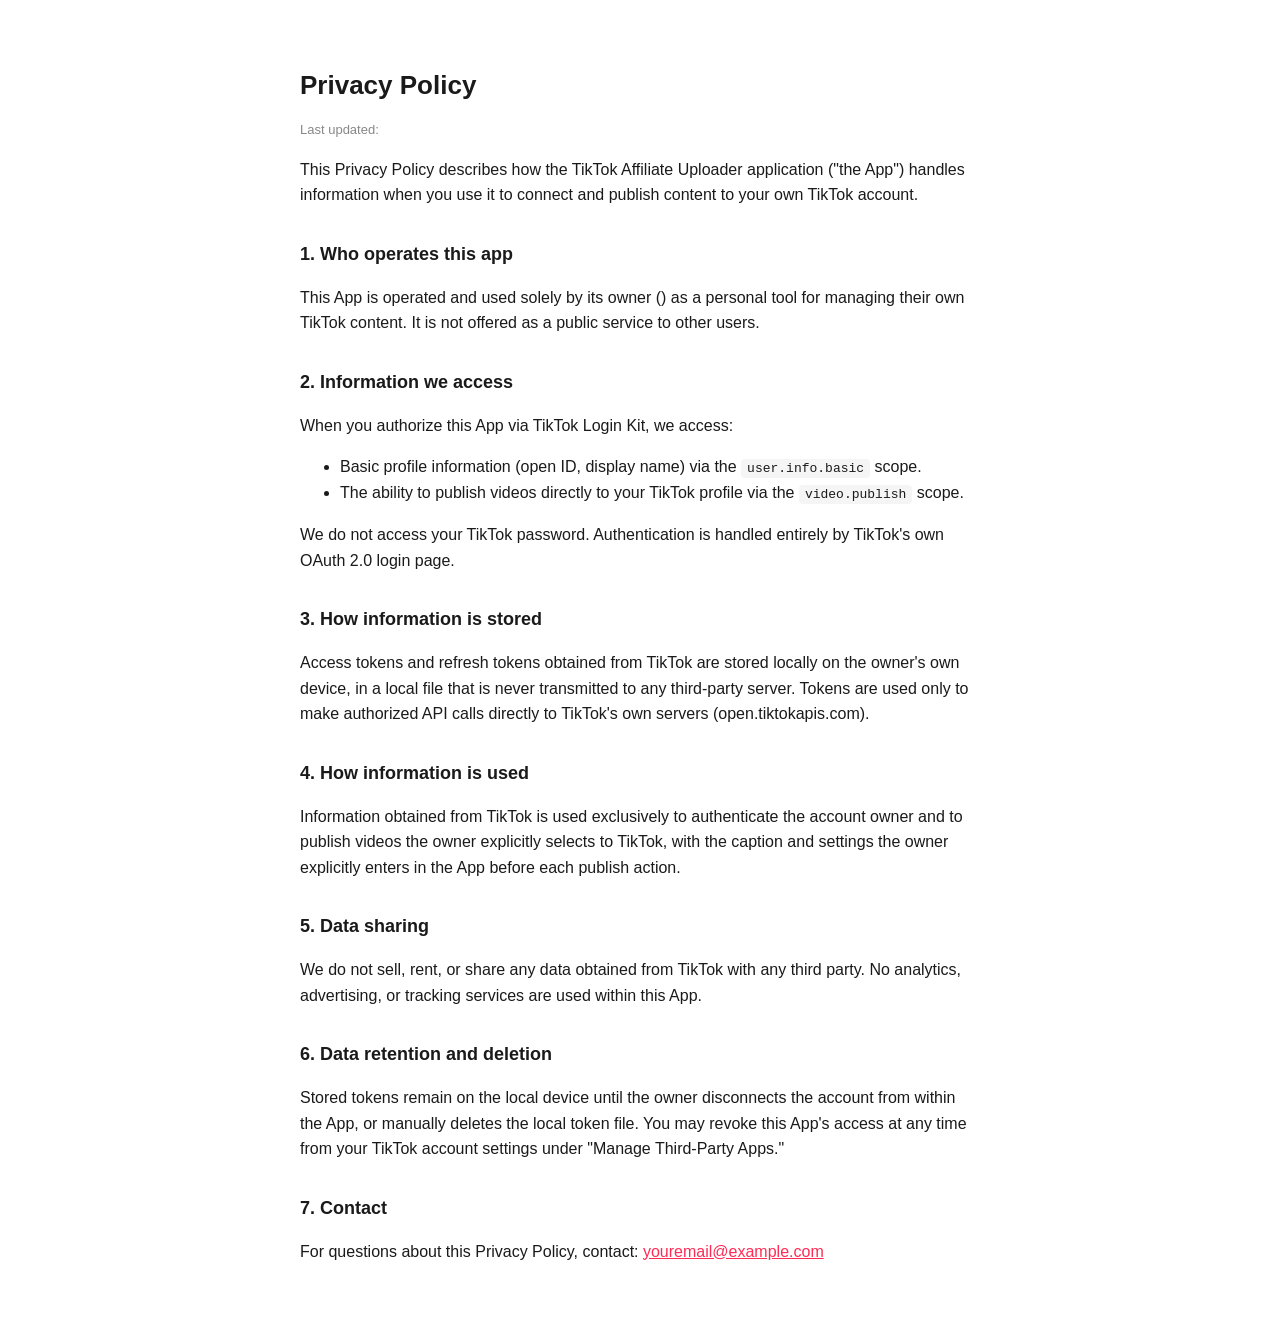
==== privacy.html @ 3f0302af "Add files via upload" ====
<!DOCTYPE html>
<html lang="en">
<head>
  <meta charset="UTF-8" />
  <meta name="viewport" content="width=device-width, initial-scale=1.0" />
  <title>Privacy Policy — TikTok Affiliate Uploader</title>
  <link rel="stylesheet" href="style.css" />
</head>
<body>
  <div class="wrap">
    <h1>Privacy Policy</h1>
    <p class="muted">Last updated: <!-- ISI TANGGAL --></p>

    <p>
      This Privacy Policy describes how the TikTok Affiliate Uploader
      application ("the App") handles information when you use it to
      connect and publish content to your own TikTok account.
    </p>

    <h2>1. Who operates this app</h2>
    <p>
      This App is operated and used solely by its owner
      (<!-- ISI NAMA/EMAIL ANDA -->) as a personal tool for managing their
      own TikTok content. It is not offered as a public service to other
      users.
    </p>

    <h2>2. Information we access</h2>
    <p>When you authorize this App via TikTok Login Kit, we access:</p>
    <ul>
      <li>Basic profile information (open ID, display name) via the <code>user.info.basic</code> scope.</li>
      <li>The ability to publish videos directly to your TikTok profile via the <code>video.publish</code> scope.</li>
    </ul>
    <p>We do not access your TikTok password. Authentication is handled entirely by TikTok's own OAuth 2.0 login page.</p>

    <h2>3. How information is stored</h2>
    <p>
      Access tokens and refresh tokens obtained from TikTok are stored
      locally on the owner's own device, in a local file that is never
      transmitted to any third-party server. Tokens are used only to make
      authorized API calls directly to TikTok's own servers
      (open.tiktokapis.com).
    </p>

    <h2>4. How information is used</h2>
    <p>
      Information obtained from TikTok is used exclusively to authenticate
      the account owner and to publish videos the owner explicitly selects
      to TikTok, with the caption and settings the owner explicitly enters
      in the App before each publish action.
    </p>

    <h2>5. Data sharing</h2>
    <p>
      We do not sell, rent, or share any data obtained from TikTok with
      any third party. No analytics, advertising, or tracking services are
      used within this App.
    </p>

    <h2>6. Data retention and deletion</h2>
    <p>
      Stored tokens remain on the local device until the owner disconnects
      the account from within the App, or manually deletes the local token
      file. You may revoke this App's access at any time from your TikTok
      account settings under "Manage Third-Party Apps."
    </p>

    <h2>7. Contact</h2>
    <p>
      For questions about this Privacy Policy, contact:
      <a href="mailto:youremail@example.com">youremail@example.com</a>
    </p>
  </div>
</body>
</html>
---- style.css ----
* { box-sizing: border-box; }
body {
  font-family: -apple-system, BlinkMacSystemFont, 'Segoe UI', sans-serif;
  background: #fff;
  color: #1a1a1a;
  margin: 0;
  padding: 48px 20px;
  line-height: 1.6;
}
.wrap { max-width: 680px; margin: 0 auto; }
h1 { font-size: 26px; margin-bottom: 8px; }
h2 { font-size: 18px; margin-top: 32px; }
.lead { font-size: 16px; color: #444; }
.muted { color: #888; font-size: 13px; }
a { color: #fe2c55; }
code { background: #f5f5f5; padding: 2px 6px; border-radius: 4px; font-size: 13px; }
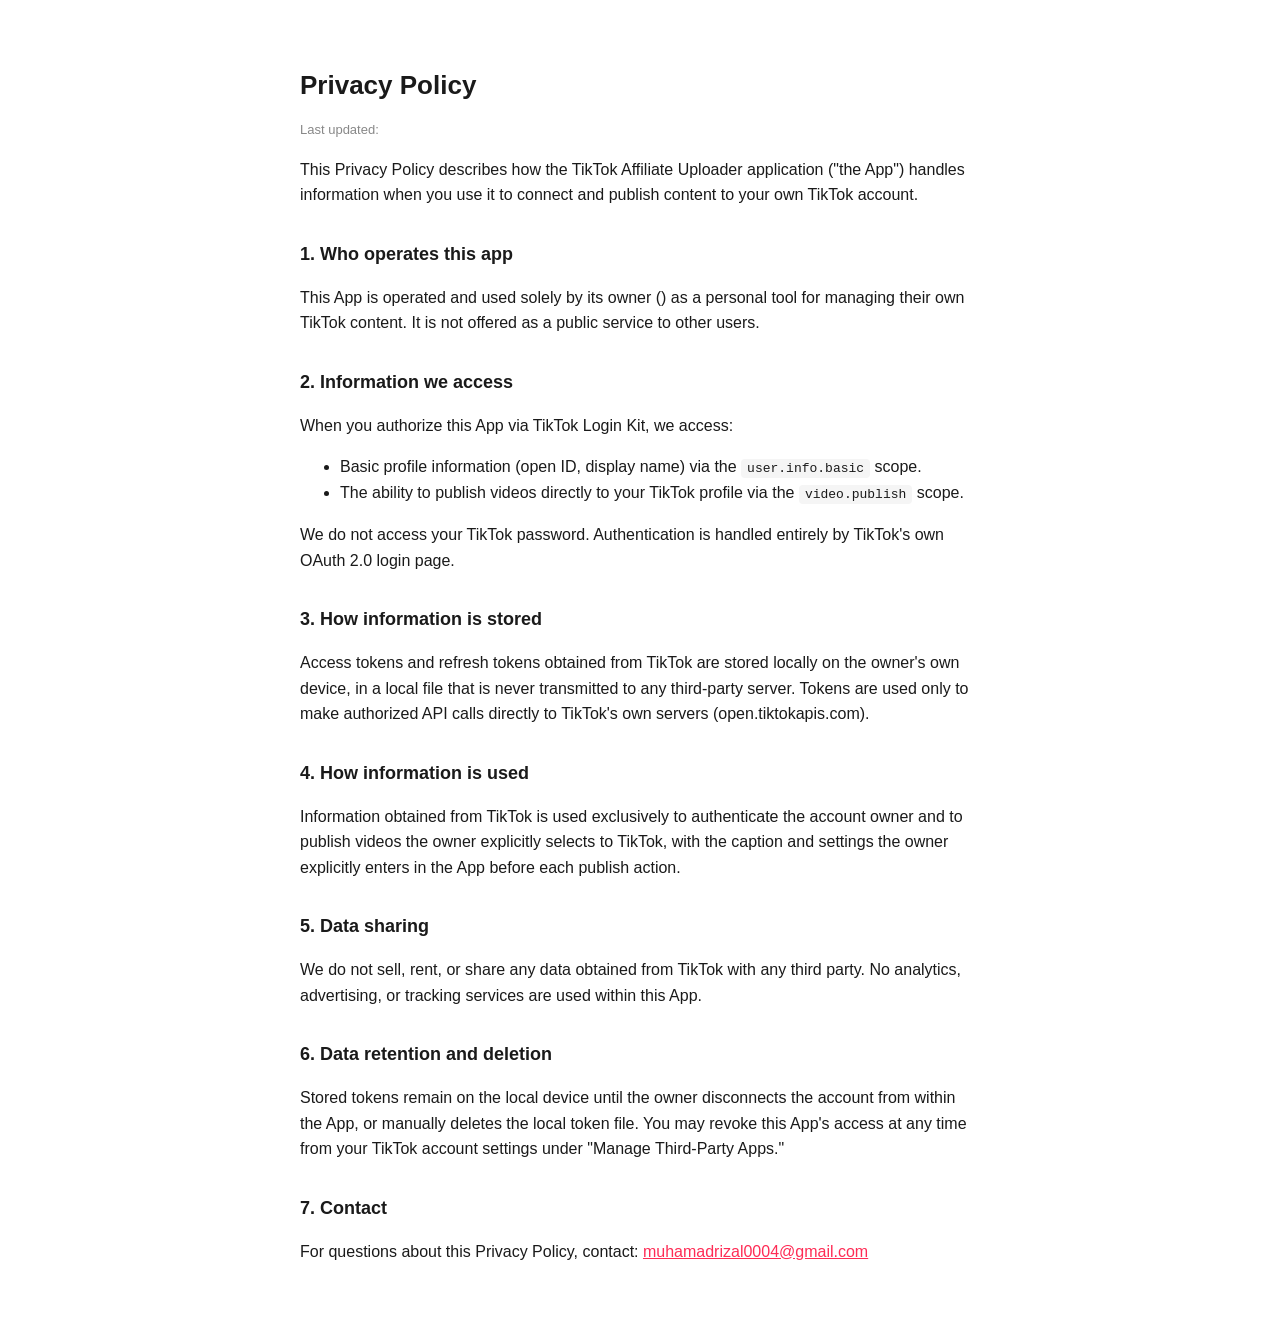
==== commit 64502a3d: "Update privacy.html" ====
--- a/privacy.html
+++ b/privacy.html
@@ -68,7 +68,7 @@
     <h2>7. Contact</h2>
     <p>
       For questions about this Privacy Policy, contact:
-      <a href="mailto:youremail@example.com">youremail@example.com</a>
+      <a href="muhamadrizal0004@gmail.com">muhamadrizal0004@gmail.com</a>
     </p>
   </div>
 </body>
